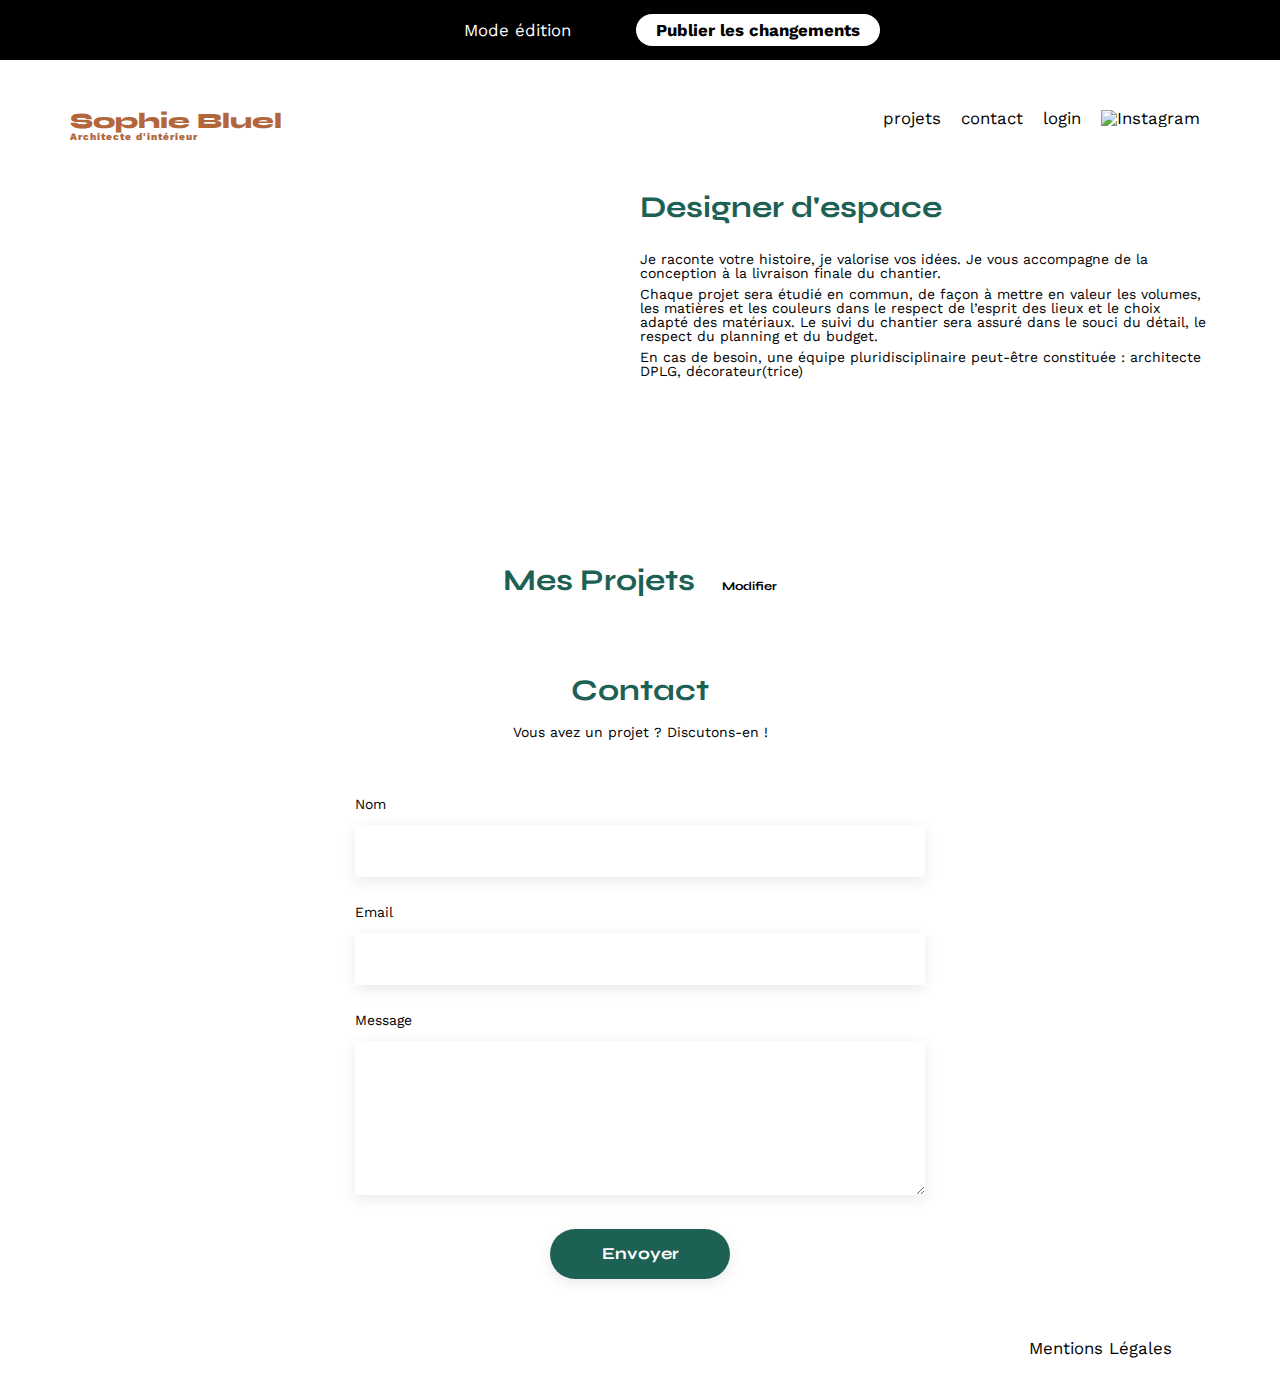
==== FrontEnd/index.html @ 23f0dff3 "review and change code for optimization" ====
<!DOCTYPE html>
<html lang="fr">

<head>
	<meta charset="UTF-8">
	<title>Sophie Bluel - Architecte d'intérieur</title>
	<meta name="viewport" content="width=device-width, initial-scale=1.0">
	<link rel="preconnect" href="https://fonts.googleapis.com">
	<link rel="preconnect" href="https://fonts.gstatic.com" crossorigin>
	<link href="https://fonts.googleapis.com/css2?family=Syne:wght@700;800&family=Work+Sans&display=swap"
		rel="stylesheet">
	<meta name="description" content="">
	<link rel="stylesheet" href="./assets/style.css">
	<script src="./js/controllers/homePage-controller.js" type="module"></script>
	<script src="https://kit.fontawesome.com/49449c0e92.js" crossorigin="anonymous"></script>

</head>

<body>
	<nav id="navBarUser">
		<ul>
			<li><i class="fa-regular fa-lg fa-pen-to-square"></i> Mode édition</li>
			<li class="btnNavUser">Publier les changements</li>
		</ul>
	</nav>
	<div class="container">
		<header>
			<h1>Sophie Bluel <span>Architecte d'intérieur</span></h1>
			<nav>
				<ul>
					<li>projets</li>
					<li>contact</li>
					<li><a id="login"></a></li>
					<li><img src="./assets/icons/instagram.png" alt="Instagram"></li>
				</ul>
			</nav>
		</header>
		<main>
			<section id="introduction">
				<figure>
					<img src="./assets/images/sophie-bluel.png" alt="">
				</figure>
				<article>
					<h2>Designer d'espace</h2>
					<p>Je raconte votre histoire, je valorise vos idées. Je vous accompagne de la conception à la
						livraison finale du chantier.</p>
					<p>Chaque projet sera étudié en commun, de façon à mettre en valeur les volumes, les matières et les
						couleurs dans le respect de l’esprit des lieux et le choix adapté des matériaux. Le suivi du
						chantier sera assuré dans le souci du détail, le respect du planning et du budget.</p>
					<p>En cas de besoin, une équipe pluridisciplinaire peut-être constituée : architecte DPLG,
						décorateur(trice)</p>
				</article>
			</section>
			<section id="portfolio">
				<h2>Mes Projets 
					<span id="userBtnModification">
						<a>
							<i class="fa-regular fa-lg fa-pen-to-square"></i>
							Modifier
						</a>
					</span>
				</h2>
				<div id="modalProject" class="modalProjectModification">
					<div class="modalContent">
						<span class="backModal">&larr;</span>
						<span class="closeModal">&times;</span>
						<div id="mainModal">
							<h2 id="titleModal"></h2>
							<div id="sectionModal">
								<div id="deletedWork"></div>		
								<form id="formAddWork" method="POST" enctype="multipart/form-data">
									<div id="addImage">
										<img id="watchImage" alt="image">
										<i class="fa-sharp fa-regular fa-image fa-5x"></i>
										<label for="addNewProjectPicture">+ Ajouter photo</label>
										<p>jpeg, png : 4Mo max</p>
										<input type="file" id="addNewProjectPicture" name="image" placeholder="+ Ajouter photo" accept="image/jpeg, image/png" required>
									</div>
									<label>Titre</label>
									<input type="text" id="addNewProjectTitle" name="title" placeholder="d" required>
									<label for="addNewProjectCategory">Catégorie</label>
									<select name="category" id="addNewProjectCategory" required>
										<option id="selectCategory"></option>
									</select>
									<label id="separatorAddWork"></label>
									<input type="submit" id="btnValidateNewWork" placeholder="Valider" value="Valider">
								</form>
							</div>
							<div id="separatorModal"></div>
							<div id="btnModalRedirectDeleted">
								<input type="button" id="btnAddNewImage" placeholder="Ajouter une photo" value="Ajouter une photo">
								<a id="deleteAll" href="#">Supprimer la galerie</a>
							</div>
						</div>
					</div>
				</div>
				<div id="filter"></div>
				<div class="gallery"></div>
			</section>
			<section id="contact">
				<h2>Contact</h2>
				<p>Vous avez un projet ? Discutons-en !</p>
				<form action="#" method="post">
					<label for="name">Nom</label>
					<input type="text" name="name" id="name">
					<label for="email">Email</label>
					<input type="email" name="email" id="email">
					<label for="message">Message</label>
					<textarea name="message" id="message" cols="30" rows="10"></textarea>
					<input type="submit" value="Envoyer">
				</form>
			</section>
		</main>

		<footer>
			<nav>
				<ul>
					<li>Mentions Légales</li>
				</ul>
			</nav>
		</footer>
	</div>
</body>

</html>
---- FrontEnd/assets/style.css ----
/* http://meyerweb.com/eric/tools/css/reset/
   v2.0 | 20110126
   License: none (public domain)
*/
html,
body,
div,
span,
applet,
object,
iframe,
h1,
h2,
h3,
h4,
h5,
h6,
p,
blockquote,
pre,
a,
abbr,
acronym,
address,
big,
cite,
code,
del,
dfn,
em,
img,
ins,
kbd,
q,
s,
samp,
small,
strike,
strong,
sub,
sup,
tt,
var,
b,
u,
i,
center,
dl,
dt,
dd,
ol,
ul,
li,
fieldset,
form,
label,
legend,
table,
caption,
tbody,
tfoot,
thead,
tr,
th,
td,
article,
aside,
canvas,
details,
embed,
figure,
figcaption,
footer,
header,
hgroup,
menu,
nav,
output,
ruby,
section,
summary,
time,
mark,
audio,
video {
	margin: 0;
	padding: 0;
	border: 0;
	font-size: 100%;
	font: inherit;
	vertical-align: baseline;
}

/* HTML5 display-role reset for older browsers */
article,
aside,
details,
figcaption,
figure,
footer,
header,
hgroup,
menu,
nav,
section {
	display: block;
}

body {
	line-height: 1;
	height: 100%;
}

ol,
ul {
	list-style: none;
}

blockquote,
q {
	quotes: none;
}

blockquote:before,
blockquote:after,
q:before,
q:after {
	content: '';
	content: none;
}

table {
	border-collapse: collapse;
	border-spacing: 0;
}

/** end reset css**/
body {
	font-family: 'Work Sans';
	font-size: 14px;
}

#navBarUser {
	height: 60px;
	background-color: #000000;
}

#navBarUser ul {
	height: 60px;
	display: flex;
	justify-content: center;
}

#navBarUser li {
	color: #FFFFFF;
	width: 216px;
	text-align: center;
}

#navBarUser .btnNavUser {
	font-weight: 700;
	padding: 0.6% 1.1%;
	background-color: #FFFFFF;
	border-radius: 60px;
	text-align: center;
	color: #000000;
}

.container {
	max-width: 1140px;
	margin: auto;
}

header {
	display: flex;
	justify-content: space-between;
	margin: 50px 0
}

section {
	margin: 50px 0
}

h1 {
	display: flex;
	flex-direction: column;
	font-family: 'Syne';
	font-size: 22px;
	font-weight: 800;
	color: #B1663C
}

h1>span {
	font-family: 'Work Sans';
	font-size: 10px;
	letter-spacing: 0.1em;
}

h2 {
	font-family: 'Syne';
	font-weight: 700;
	font-size: 30px;
	color: #1D6154
}

nav ul {
	display: flex;
	align-items: center;
	list-style-type: none;
}

nav li {
	padding: 0 10px;
	font-size: 1.2em;
	cursor: pointer;
}

li:hover,
a:hover {
	color: #B1663C;
}

a {
	color: #000000;
	text-decoration: none;
}

#introduction {
	display: flex;
	align-items: center;
}

#introduction figure {
	flex: 1
}

#introduction img {
	display: block;
	margin: auto;
	width: 80%;
}

#introduction article {
	flex: 1
}

#introduction h2 {
	margin-bottom: 1em;
}

#introduction p {
	margin-bottom: 0.5em;
}

#portfolio h2 {
	text-align: center;
	margin: 6em 0 1em 0;
}

#userBtnModification {
	font-size: 12px;
	margin-left: 20px;
	color: #000000;
	align-items: center;
	cursor: pointer;
}

#filter {
	text-align: center;
}

#filter input {
	font-family: 'Syne';
	font-weight: 700;
	margin: 10px 5px 50px 0;
	padding: 0.75% 2%;
	border: solid 1px #1D6154;
	background-color: #FFFFFF;
	text-align: center;
	border-radius: 60px;
	color: #1D6154;
	cursor: pointer;
}

.gallery {
	width: 100%;
	display: grid;
	grid-template-columns: 1fr 1fr 1fr;
	grid-column-gap: 20px;
	grid-row-gap: 20px;
}

.gallery img {
	width: 100%;
}

.loginContainer {
	padding-top: 120px;
	min-height: 100%;
	position: relative;
}

#contact {
	width: 50%;
	margin: auto;
}

#contact>* {
	display: flex;
	justify-content: center;
}

#contact h2 {
	margin-bottom: 20px;
}

#contact form,
#sectionModal form {
	text-align: left;
	margin-top: 30px;
	display: flex;
	flex-direction: column;
}

#contact input,
#sectionModal input,
#sectionModal select {
	height: 50px;
	font-size: 1.2em;
	border: none;
	box-shadow: 0px 4px 14px rgba(0, 0, 0, 0.09);
}

#contact label,
#sectionModal label {
	margin: 2em 0 1em 0;
}

#contact textarea {
	border: none;
	box-shadow: 0px 4px 14px rgba(0, 0, 0, 0.09);
}

#contact a {
	color: black;
}

input[type="submit"] {
	font-family: 'Syne';
	font-weight: 700;
	color: white;
	background-color: #1D6154;
	margin: 2em auto;
	width: 180px;
	text-align: center;
	border-radius: 60px;
}

.footer {
	position: absolute;
	bottom: 0;
	width: 1140px;
}

footer nav ul {
	display: flex;
	justify-content: flex-end;
	margin: 2em;
}

.modalProjectModification {
	display: none;
	position: fixed;
	z-index: 1;
	padding-top: 2%;
	left: 0;
	top: 0;
	width: 100%;
	height: 100%;
	overflow: auto;
	background-color: rgb(0, 0, 0);
	background-color: rgba(0, 0, 0, 0.4);
}

.modalContent {
	position: relative;
	background-color: #FFFFFF;
	margin: auto;
	padding: 30px;
	border-radius: 7px;
	width: 630px;
	height: auto;
	box-shadow: 0 4px 8px 0 rgba(0, 0, 0, 0.2), 0 6px 20px 0 rgba(0, 0, 0, 0.19);
	-webkit-animation-name: animatetop;
	-webkit-animation-duration: 0.8s;
	animation-name: animatetop;
	animation-duration: 0.8s
}

@-webkit-keyframes animatetop {
	from {
		top: -300px;
		opacity: 0
	}

	to {
		top: 0;
		opacity: 1
	}
}

@keyframes animatetop {
	from {
		top: -300px;
		opacity: 0
	}

	to {
		top: 0;
		opacity: 1
	}
}

.closeModal {
	color: black;
	float: right;
	padding: 0;
	font-size: 28px;
	cursor: pointer;
}

.backModal {
	color: #000000;
	float: left;
	padding: 0;
	font-size: 25px;
	cursor: pointer;
}

#mainModal {
	padding: 40px 75px;

}

#mainModal h2 {
	font-family: 'Work Sans';
	font-weight: 400;
	font-size: 26px;
	line-height: 30px;
	color: #000000;
	margin: 0;
}

#deletedWork {
	grid-template-columns: 1fr 1fr 1fr 1fr 1fr;
	margin-top: 46px;
	width: 100%;
}

#deletedWork figure {
	justify-self: center;
	overflow: hidden;
	height: 141px;
	width: 82px;
}

#deletedWork>figure img {
	object-fit: cover;
	height: 104px;
	width: 100%;
}

#deletedWork>figure i {
	display: flex;
	justify-content: center;
	align-items: center;
	position: absolute;
	width: 17px;
	height: 17px;
	margin: 5px 0 0 59px;
	color: white;
	background-color: #000000;
	border-radius: 2px;
	cursor: pointer;
}

#addImage {
	background-color: #E8F1F7;
	width: 100%;
	max-height: 169px;
	border-radius: 3px;
	display: grid;
	justify-items: center;
	align-items: center;
	overflow: hidden;
}

#addImage img {
	object-fit: cover;
	width: 129px;
	height: 100%;
}

#addImage i {
	margin-top: 13px;
	color: #B9C5CC;
}

#addImage label {
	margin: 15px 0 5px 0;
	background-color: #CBD6DC;
	color: #306685;
	border: none;
	border-radius: 50px;
	padding: 10px 30px;
	font-weight: 500;
	font-size: 14px;
	line-height: 16px;
	text-align: center;
	cursor: pointer;
}

#addImage p {
	text-align: center;
	font-weight: 400;
	font-size: 10px;
	line-height: 12px;
	margin-bottom: 15px;
}

#addImage input[type="file"] {
	opacity: 0;
	width: 1px;
	height: 100px;
	position: absolute;
	z-index: -1;
}

#sectionModal form {
	width: 100%;
	display: flex;
	justify-content: center;
}

#separatorModal,
#separatorAddWork {
	margin-top: 37px;
	border-top: 1px solid #B3B3B3;
}

#sectionModal input[type="text"]::-webkit-input-placeholder {
	opacity: 0;
}

#btnModalRedirectDeleted input,
#formAddWork input[type="submit"] {
	display: flex;
	justify-content: center;
	align-items: center;
	font-family: 'Syne';
	font-weight: 700;
	color: white;
	background-color: #1D6154;
	border-radius: 60px;
	border: none;
	margin: 38px auto 15px auto;
	width: 237px;
	height: 36px;
	cursor: pointer;
}

#formAddWork input[type="submit"] {
	background-color: #A7A7A7;
}

#formAddWork:valid #btnValidateNewWork {
	background-color: #1D6154;
}

#formAddWork #separatorAddWork {
	margin: 47px 0 0;
}

#btnModalRedirectDeleted a {
	display: flex;
	justify-content: center;
	text-decoration: none;
	color: #D65353;
}
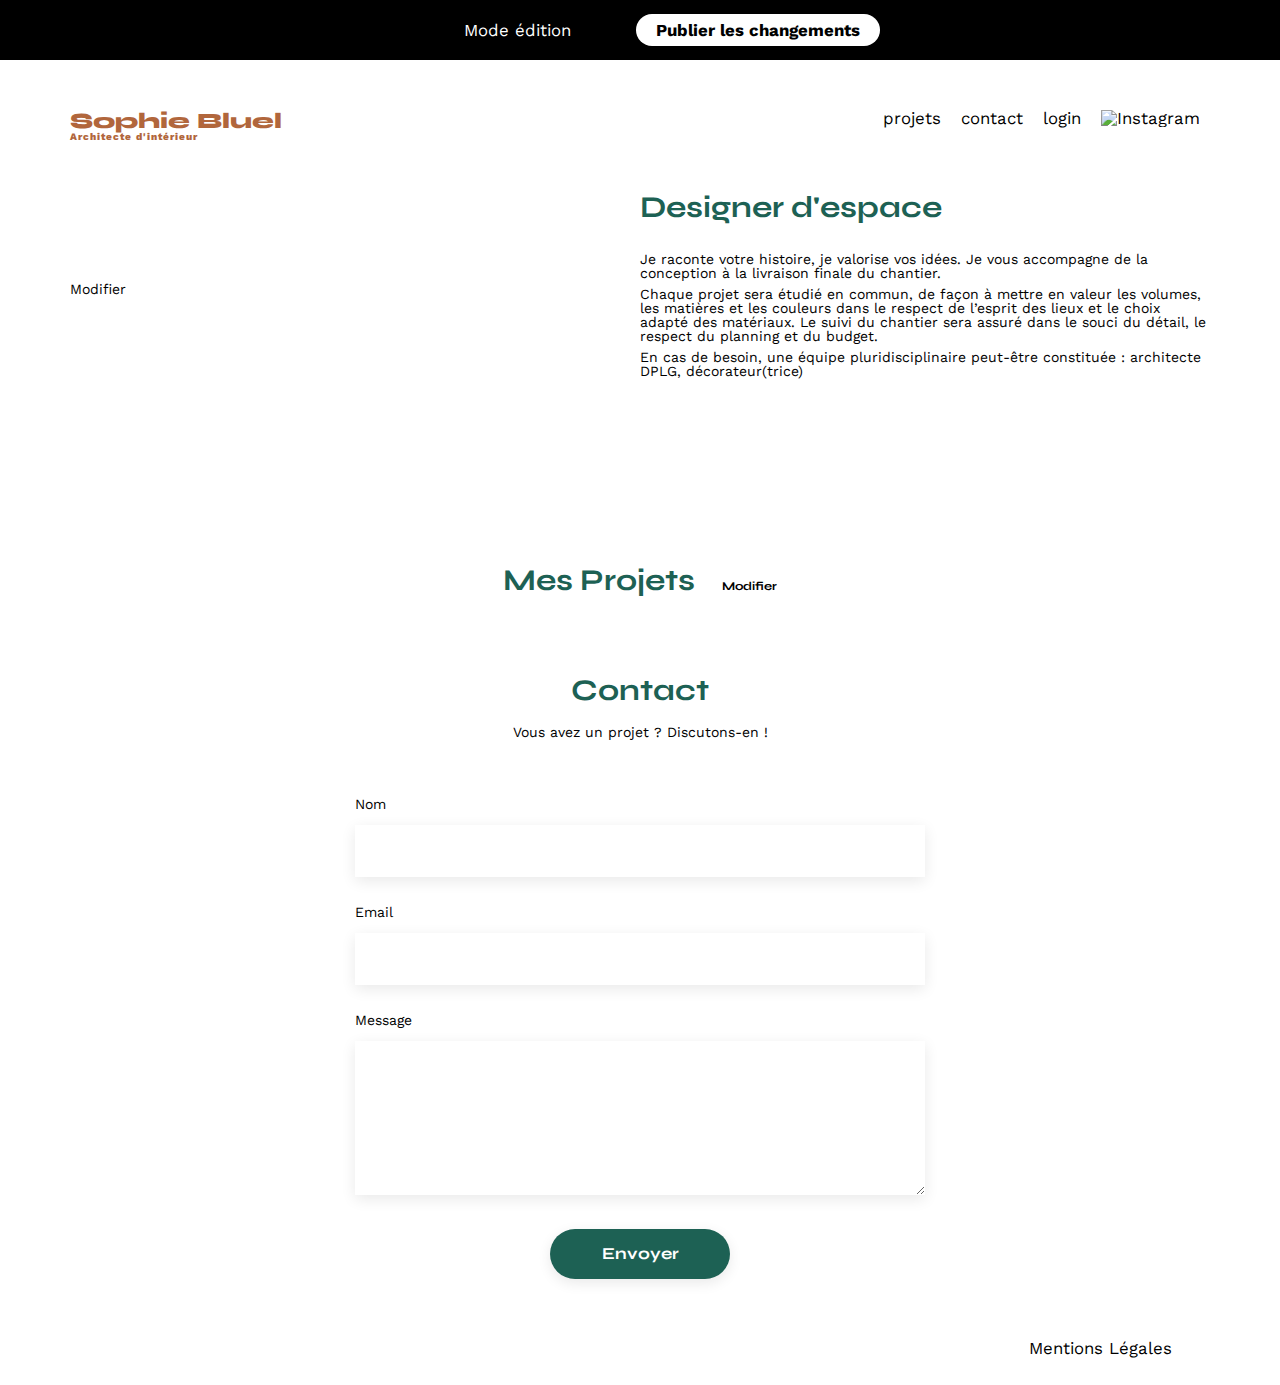
==== commit 62b5020f: "modification management error for add new work" ====
--- a/FrontEnd/index.html
+++ b/FrontEnd/index.html
@@ -11,9 +11,8 @@
 		rel="stylesheet">
 	<meta name="description" content="">
 	<link rel="stylesheet" href="./assets/style.css">
+	<script src="https://kit.fontawesome.com/49449c0e92.js" crossorigin="anonymous"></script>
 	<script src="./js/controllers/homePage-controller.js" type="module"></script>
-	<script src="https://kit.fontawesome.com/49449c0e92.js" crossorigin="anonymous"></script>
-
 </head>
 
 <body>
@@ -39,6 +38,10 @@
 			<section id="introduction">
 				<figure>
 					<img src="./assets/images/sophie-bluel.png" alt="">
+					<a id="userBtnModificationIntroduction">
+						<i class="fa-regular fa-lg fa-pen-to-square"></i>
+						Modifier
+					</a>
 				</figure>
 				<article>
 					<h2>Designer d'espace</h2>
@@ -65,7 +68,7 @@
 						<span class="backModal">&larr;</span>
 						<span class="closeModal">&times;</span>
 						<div id="mainModal">
-							<h2 id="titleModal"></h2>
+							<h2 id="titleModal"> </h2>
 							<div id="sectionModal">
 								<div id="deletedWork"></div>		
 								<form id="formAddWork" method="POST" enctype="multipart/form-data">
@@ -74,7 +77,7 @@
 										<i class="fa-sharp fa-regular fa-image fa-5x"></i>
 										<label for="addNewProjectPicture">+ Ajouter photo</label>
 										<p>jpeg, png : 4Mo max</p>
-										<input type="file" id="addNewProjectPicture" name="image" placeholder="+ Ajouter photo" accept="image/jpeg, image/png" required>
+										<input type="file" id="addNewProjectPicture" name="image" accept="image/jpeg, image/png" required>
 									</div>
 									<label>Titre</label>
 									<input type="text" id="addNewProjectTitle" name="title" placeholder="d" required>
@@ -83,12 +86,12 @@
 										<option id="selectCategory"></option>
 									</select>
 									<label id="separatorAddWork"></label>
-									<input type="submit" id="btnValidateNewWork" placeholder="Valider" value="Valider">
+									<input type="submit" id="btnValidateNewWork" value="Valider">
 								</form>
 							</div>
 							<div id="separatorModal"></div>
 							<div id="btnModalRedirectDeleted">
-								<input type="button" id="btnAddNewImage" placeholder="Ajouter une photo" value="Ajouter une photo">
+								<input type="button" id="btnAddNewImage" value="Ajouter une photo">
 								<a id="deleteAll" href="#">Supprimer la galerie</a>
 							</div>
 						</div>
@@ -121,5 +124,4 @@
 		</footer>
 	</div>
 </body>
-
 </html>--- a/FrontEnd/assets/style.css
+++ b/FrontEnd/assets/style.css
@@ -2,87 +2,19 @@
    v2.0 | 20110126
    License: none (public domain)
 */
-html,
-body,
-div,
-span,
-applet,
-object,
-iframe,
-h1,
-h2,
-h3,
-h4,
-h5,
-h6,
-p,
-blockquote,
-pre,
-a,
-abbr,
-acronym,
-address,
-big,
-cite,
-code,
-del,
-dfn,
-em,
-img,
-ins,
-kbd,
-q,
-s,
-samp,
-small,
-strike,
-strong,
-sub,
-sup,
-tt,
-var,
-b,
-u,
-i,
-center,
-dl,
-dt,
-dd,
-ol,
-ul,
-li,
-fieldset,
-form,
-label,
-legend,
-table,
-caption,
-tbody,
-tfoot,
-thead,
-tr,
-th,
-td,
-article,
-aside,
-canvas,
-details,
-embed,
-figure,
-figcaption,
-footer,
-header,
-hgroup,
-menu,
-nav,
-output,
-ruby,
-section,
-summary,
-time,
-mark,
-audio,
-video {
+html, body, div, span, applet, object, iframe,
+h1, h2, h3, h4, h5, h6, p, blockquote, pre,
+a, abbr, acronym, address, big, cite, code,
+del, dfn, em, img, ins, kbd, q, s, samp,
+small, strike, strong, sub, sup, tt, var,
+b, u, i, center,
+dl, dt, dd, ol, ul, li,
+fieldset, form, label, legend,
+table, caption, tbody, tfoot, thead, tr, th, td,
+article, aside, canvas, details, embed,
+figure, figcaption, footer, header, hgroup,
+menu, nav, output, ruby, section, summary,
+time, mark, audio, video {
 	margin: 0;
 	padding: 0;
 	border: 0;
@@ -90,37 +22,23 @@
 	font: inherit;
 	vertical-align: baseline;
 }
-
 /* HTML5 display-role reset for older browsers */
-article,
-aside,
-details,
-figcaption,
-figure,
-footer,
-header,
-hgroup,
-menu,
-nav,
-section {
+article, aside, details, figcaption, figure,
+footer, header, hgroup, menu, nav, section {
 	display: block;
 }
-
 body {
 	line-height: 1;
 	height: 100%;
 }
-
 ol,
 ul {
 	list-style: none;
 }
-
 blockquote,
 q {
 	quotes: none;
 }
-
 blockquote:before,
 blockquote:after,
 q:before,
@@ -128,35 +46,29 @@
 	content: '';
 	content: none;
 }
-
 table {
 	border-collapse: collapse;
 	border-spacing: 0;
 }
-
 /** end reset css**/
 body {
 	font-family: 'Work Sans';
 	font-size: 14px;
 }
-
 #navBarUser {
 	height: 60px;
 	background-color: #000000;
 }
-
 #navBarUser ul {
 	height: 60px;
 	display: flex;
 	justify-content: center;
 }
-
 #navBarUser li {
 	color: #FFFFFF;
 	width: 216px;
 	text-align: center;
 }
-
 #navBarUser .btnNavUser {
 	font-weight: 700;
 	padding: 0.6% 1.1%;
@@ -165,22 +77,18 @@
 	text-align: center;
 	color: #000000;
 }
-
 .container {
 	max-width: 1140px;
 	margin: auto;
 }
-
 header {
 	display: flex;
 	justify-content: space-between;
 	margin: 50px 0
 }
-
 section {
 	margin: 50px 0
 }
-
 h1 {
 	display: flex;
 	flex-direction: column;
@@ -189,74 +97,60 @@
 	font-weight: 800;
 	color: #B1663C
 }
-
 h1>span {
 	font-family: 'Work Sans';
 	font-size: 10px;
 	letter-spacing: 0.1em;
 }
-
 h2 {
 	font-family: 'Syne';
 	font-weight: 700;
 	font-size: 30px;
 	color: #1D6154
 }
-
 nav ul {
 	display: flex;
 	align-items: center;
 	list-style-type: none;
 }
-
 nav li {
 	padding: 0 10px;
 	font-size: 1.2em;
 	cursor: pointer;
 }
-
 li:hover,
 a:hover {
 	color: #B1663C;
 }
-
 a {
 	color: #000000;
 	text-decoration: none;
 }
-
 #introduction {
 	display: flex;
 	align-items: center;
 }
-
 #introduction figure {
 	flex: 1
 }
-
 #introduction img {
 	display: block;
 	margin: auto;
 	width: 80%;
 }
-
 #introduction article {
 	flex: 1
 }
-
 #introduction h2 {
 	margin-bottom: 1em;
 }
-
 #introduction p {
 	margin-bottom: 0.5em;
 }
-
 #portfolio h2 {
 	text-align: center;
 	margin: 6em 0 1em 0;
 }
-
 #userBtnModification {
 	font-size: 12px;
 	margin-left: 20px;
@@ -264,11 +158,9 @@
 	align-items: center;
 	cursor: pointer;
 }
-
 #filter {
 	text-align: center;
 }
-
 #filter input {
 	font-family: 'Syne';
 	font-weight: 700;
@@ -281,7 +173,6 @@
 	color: #1D6154;
 	cursor: pointer;
 }
-
 .gallery {
 	width: 100%;
 	display: grid;
@@ -289,31 +180,25 @@
 	grid-column-gap: 20px;
 	grid-row-gap: 20px;
 }
-
 .gallery img {
 	width: 100%;
 }
-
 .loginContainer {
 	padding-top: 120px;
 	min-height: 100%;
 	position: relative;
 }
-
 #contact {
 	width: 50%;
 	margin: auto;
 }
-
 #contact>* {
 	display: flex;
 	justify-content: center;
 }
-
 #contact h2 {
 	margin-bottom: 20px;
 }
-
 #contact form,
 #sectionModal form {
 	text-align: left;
@@ -321,7 +206,6 @@
 	display: flex;
 	flex-direction: column;
 }
-
 #contact input,
 #sectionModal input,
 #sectionModal select {
@@ -330,21 +214,17 @@
 	border: none;
 	box-shadow: 0px 4px 14px rgba(0, 0, 0, 0.09);
 }
-
 #contact label,
 #sectionModal label {
 	margin: 2em 0 1em 0;
 }
-
 #contact textarea {
 	border: none;
 	box-shadow: 0px 4px 14px rgba(0, 0, 0, 0.09);
 }
-
 #contact a {
 	color: black;
 }
-
 input[type="submit"] {
 	font-family: 'Syne';
 	font-weight: 700;
@@ -355,19 +235,16 @@
 	text-align: center;
 	border-radius: 60px;
 }
-
 .footer {
 	position: absolute;
 	bottom: 0;
 	width: 1140px;
 }
-
 footer nav ul {
 	display: flex;
 	justify-content: flex-end;
 	margin: 2em;
 }
-
 .modalProjectModification {
 	display: none;
 	position: fixed;
@@ -381,7 +258,6 @@
 	background-color: rgb(0, 0, 0);
 	background-color: rgba(0, 0, 0, 0.4);
 }
-
 .modalContent {
 	position: relative;
 	background-color: #FFFFFF;
@@ -396,19 +272,16 @@
 	animation-name: animatetop;
 	animation-duration: 0.8s
 }
-
 @-webkit-keyframes animatetop {
 	from {
 		top: -300px;
 		opacity: 0
 	}
-
 	to {
 		top: 0;
 		opacity: 1
 	}
 }
-
 @keyframes animatetop {
 	from {
 		top: -300px;
@@ -420,7 +293,6 @@
 		opacity: 1
 	}
 }
-
 .closeModal {
 	color: black;
 	float: right;
@@ -428,7 +300,6 @@
 	font-size: 28px;
 	cursor: pointer;
 }
-
 .backModal {
 	color: #000000;
 	float: left;
@@ -436,12 +307,10 @@
 	font-size: 25px;
 	cursor: pointer;
 }
-
 #mainModal {
 	padding: 40px 75px;
 
 }
-
 #mainModal h2 {
 	font-family: 'Work Sans';
 	font-weight: 400;
@@ -450,26 +319,22 @@
 	color: #000000;
 	margin: 0;
 }
-
 #deletedWork {
 	grid-template-columns: 1fr 1fr 1fr 1fr 1fr;
 	margin-top: 46px;
 	width: 100%;
 }
-
 #deletedWork figure {
 	justify-self: center;
 	overflow: hidden;
 	height: 141px;
 	width: 82px;
 }
-
 #deletedWork>figure img {
 	object-fit: cover;
 	height: 104px;
 	width: 100%;
 }
-
 #deletedWork>figure i {
 	display: flex;
 	justify-content: center;
@@ -483,7 +348,6 @@
 	border-radius: 2px;
 	cursor: pointer;
 }
-
 #addImage {
 	background-color: #E8F1F7;
 	width: 100%;
@@ -494,18 +358,15 @@
 	align-items: center;
 	overflow: hidden;
 }
-
 #addImage img {
 	object-fit: cover;
 	width: 129px;
 	height: 100%;
 }
-
 #addImage i {
 	margin-top: 13px;
 	color: #B9C5CC;
 }
-
 #addImage label {
 	margin: 15px 0 5px 0;
 	background-color: #CBD6DC;
@@ -519,7 +380,6 @@
 	text-align: center;
 	cursor: pointer;
 }
-
 #addImage p {
 	text-align: center;
 	font-weight: 400;
@@ -527,7 +387,6 @@
 	line-height: 12px;
 	margin-bottom: 15px;
 }
-
 #addImage input[type="file"] {
 	opacity: 0;
 	width: 1px;
@@ -535,23 +394,19 @@
 	position: absolute;
 	z-index: -1;
 }
-
 #sectionModal form {
 	width: 100%;
 	display: flex;
 	justify-content: center;
 }
-
 #separatorModal,
 #separatorAddWork {
 	margin-top: 37px;
 	border-top: 1px solid #B3B3B3;
 }
-
 #sectionModal input[type="text"]::-webkit-input-placeholder {
 	opacity: 0;
 }
-
 #btnModalRedirectDeleted input,
 #formAddWork input[type="submit"] {
 	display: flex;
@@ -568,19 +423,15 @@
 	height: 36px;
 	cursor: pointer;
 }
-
 #formAddWork input[type="submit"] {
 	background-color: #A7A7A7;
 }
-
 #formAddWork:valid #btnValidateNewWork {
 	background-color: #1D6154;
 }
-
 #formAddWork #separatorAddWork {
 	margin: 47px 0 0;
 }
-
 #btnModalRedirectDeleted a {
 	display: flex;
 	justify-content: center;
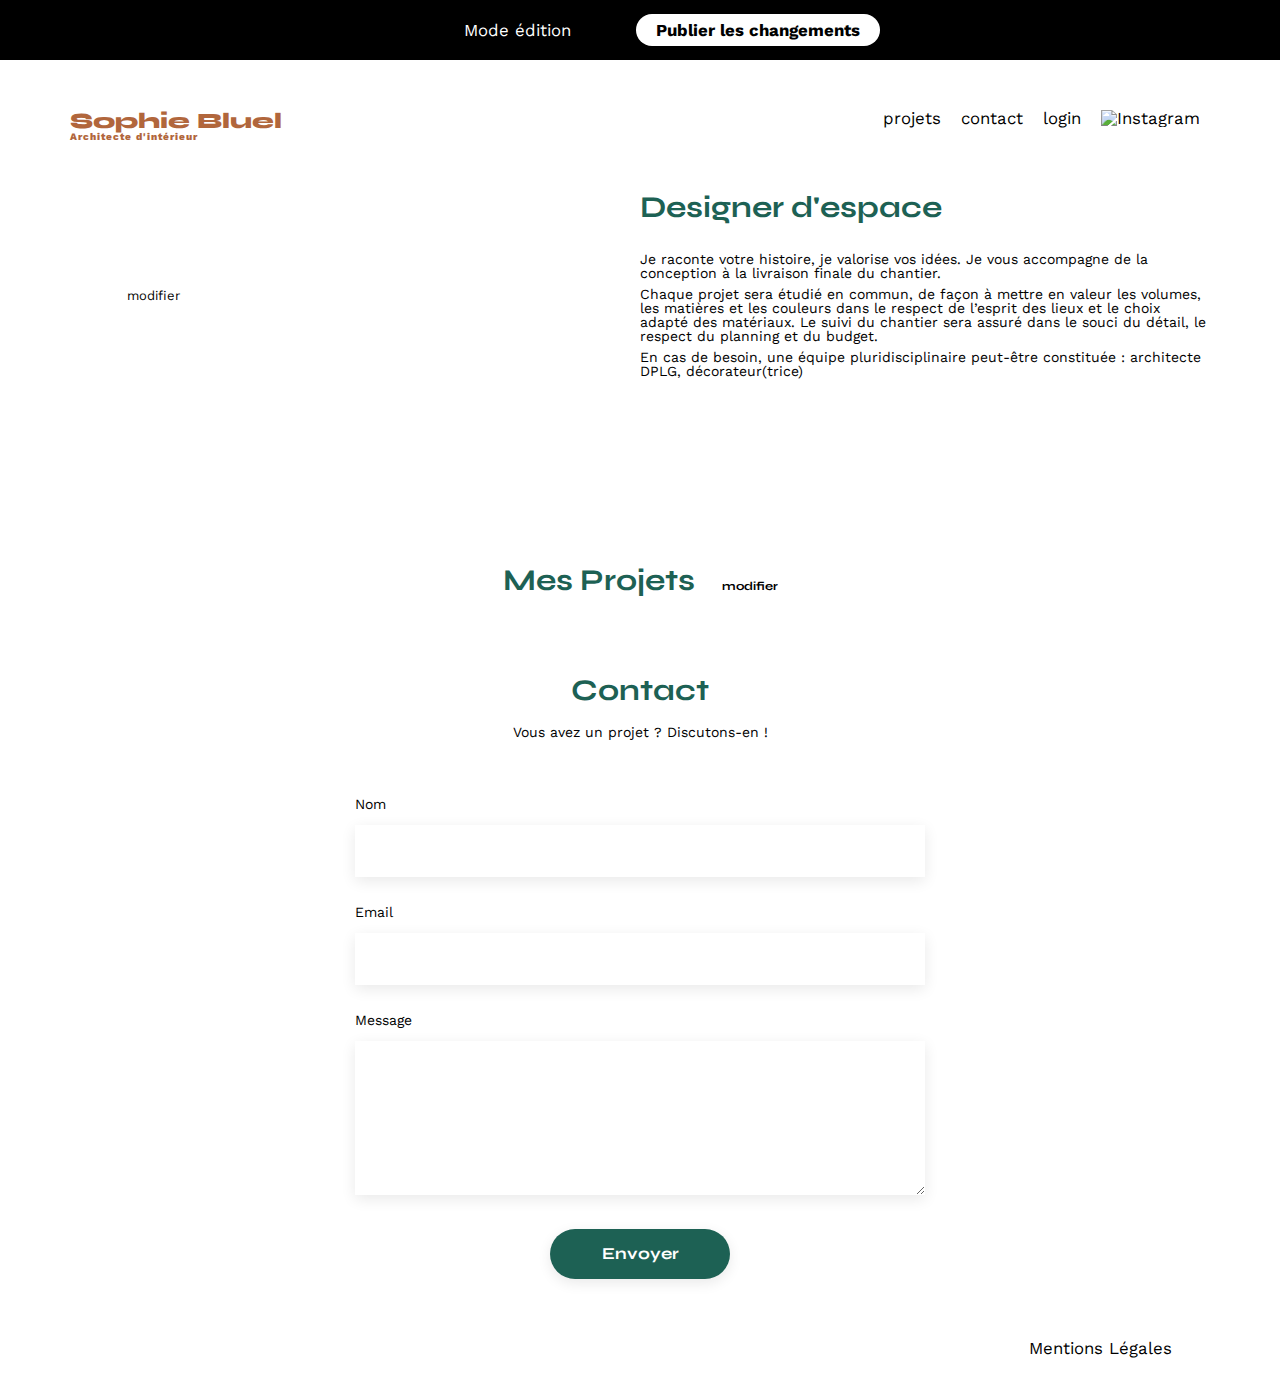
==== commit 804a6be9: "add button modification user bottom image introduction" ====
--- a/FrontEnd/index.html
+++ b/FrontEnd/index.html
@@ -40,7 +40,7 @@
 					<img src="./assets/images/sophie-bluel.png" alt="">
 					<a id="userBtnModificationIntroduction">
 						<i class="fa-regular fa-lg fa-pen-to-square"></i>
-						Modifier
+						modifier
 					</a>
 				</figure>
 				<article>
@@ -59,7 +59,7 @@
 					<span id="userBtnModification">
 						<a>
 							<i class="fa-regular fa-lg fa-pen-to-square"></i>
-							Modifier
+							modifier
 						</a>
 					</span>
 				</h2>
--- a/FrontEnd/assets/style.css
+++ b/FrontEnd/assets/style.css
@@ -137,6 +137,13 @@
 	display: block;
 	margin: auto;
 	width: 80%;
+	margin-bottom: 15px;
+}
+#introduction a {
+	font-size: 13px;
+	line-height: 16px;
+	margin-left: 57px;
+	cursor: pointer;
 }
 #introduction article {
 	flex: 1
@@ -155,7 +162,6 @@
 	font-size: 12px;
 	margin-left: 20px;
 	color: #000000;
-	align-items: center;
 	cursor: pointer;
 }
 #filter {
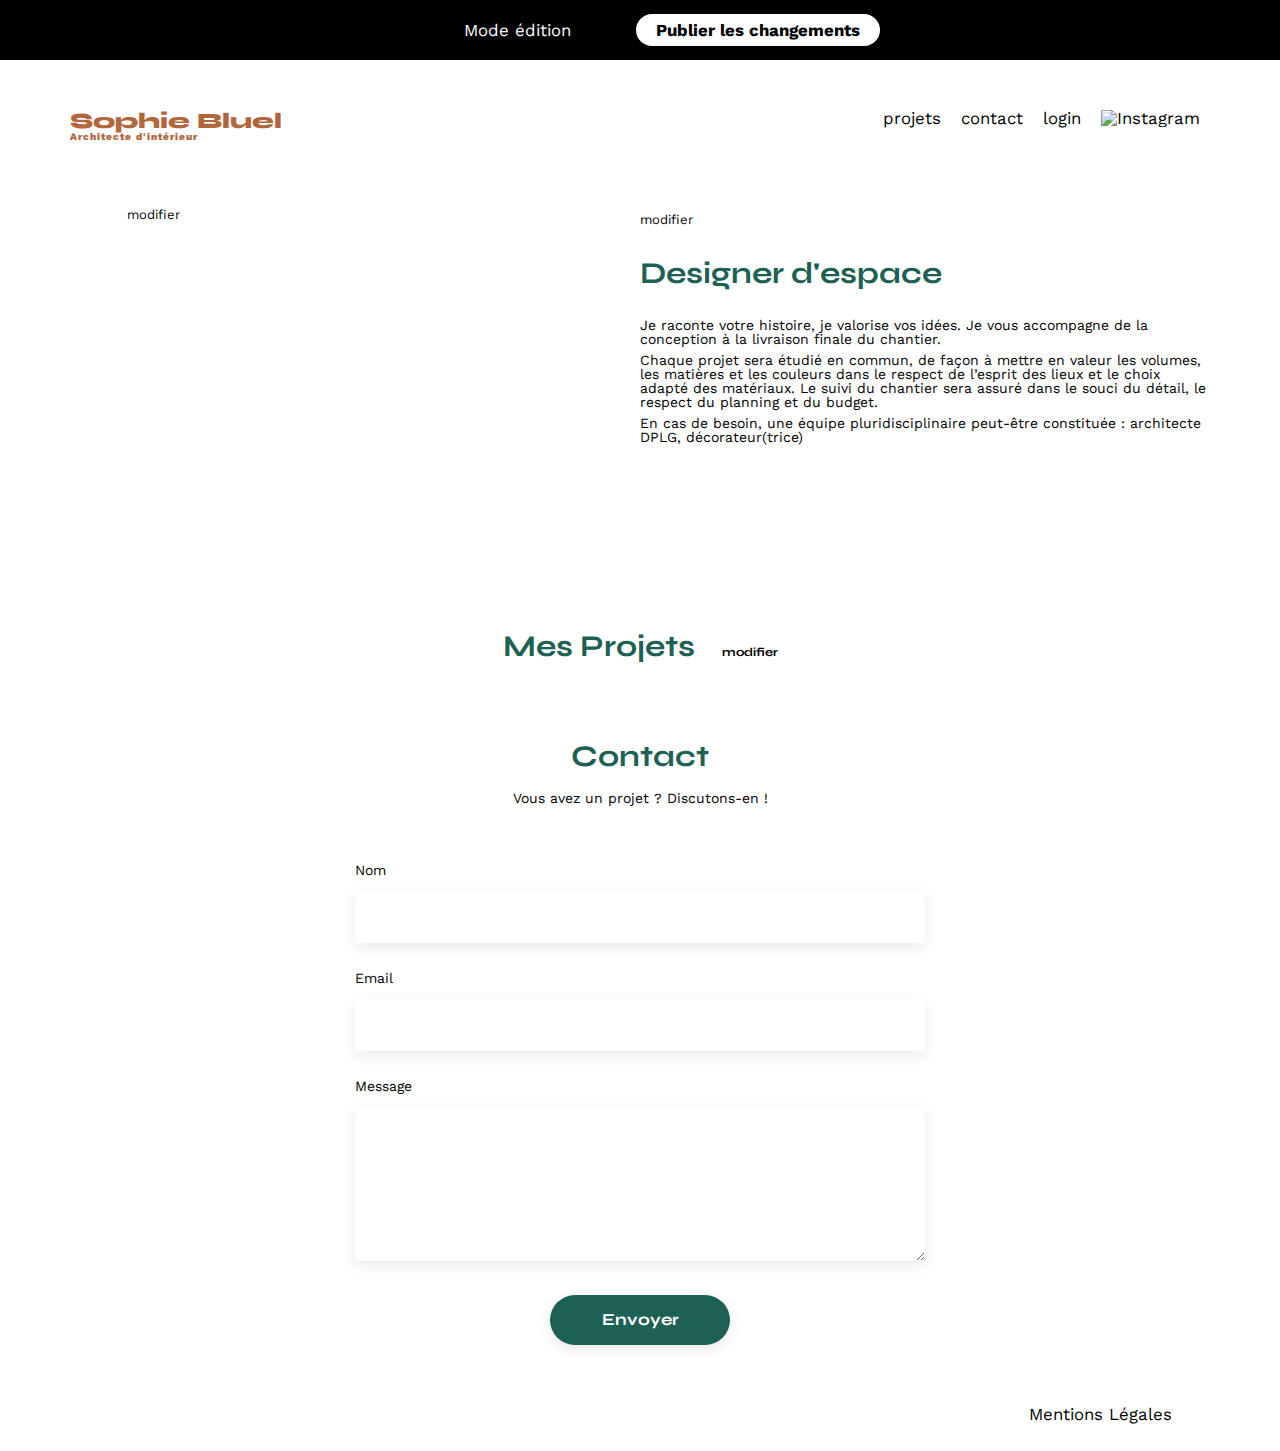
==== commit 62d1bba6: "add button modification on top text introduction" ====
--- a/FrontEnd/index.html
+++ b/FrontEnd/index.html
@@ -44,6 +44,10 @@
 					</a>
 				</figure>
 				<article>
+					<a id="userBtnModificationIntroductionText">
+						<i class="fa-regular fa-lg fa-pen-to-square"></i>
+						modifier
+					</a>
 					<h2>Designer d'espace</h2>
 					<p>Je raconte votre histoire, je valorise vos idées. Je vous accompagne de la conception à la
 						livraison finale du chantier.</p>
--- a/FrontEnd/assets/style.css
+++ b/FrontEnd/assets/style.css
@@ -128,7 +128,6 @@
 }
 #introduction {
 	display: flex;
-	align-items: center;
 }
 #introduction figure {
 	flex: 1
@@ -139,17 +138,20 @@
 	width: 80%;
 	margin-bottom: 15px;
 }
-#introduction a {
+#introduction a{
 	font-size: 13px;
 	line-height: 16px;
+	cursor: pointer;
+}
+#userBtnModificationIntroduction {
 	margin-left: 57px;
-	cursor: pointer;
 }
 #introduction article {
-	flex: 1
+	flex: 1;
+	padding-top: 20px;
 }
 #introduction h2 {
-	margin-bottom: 1em;
+	margin: 1em 0 1em 0;
 }
 #introduction p {
 	margin-bottom: 0.5em;
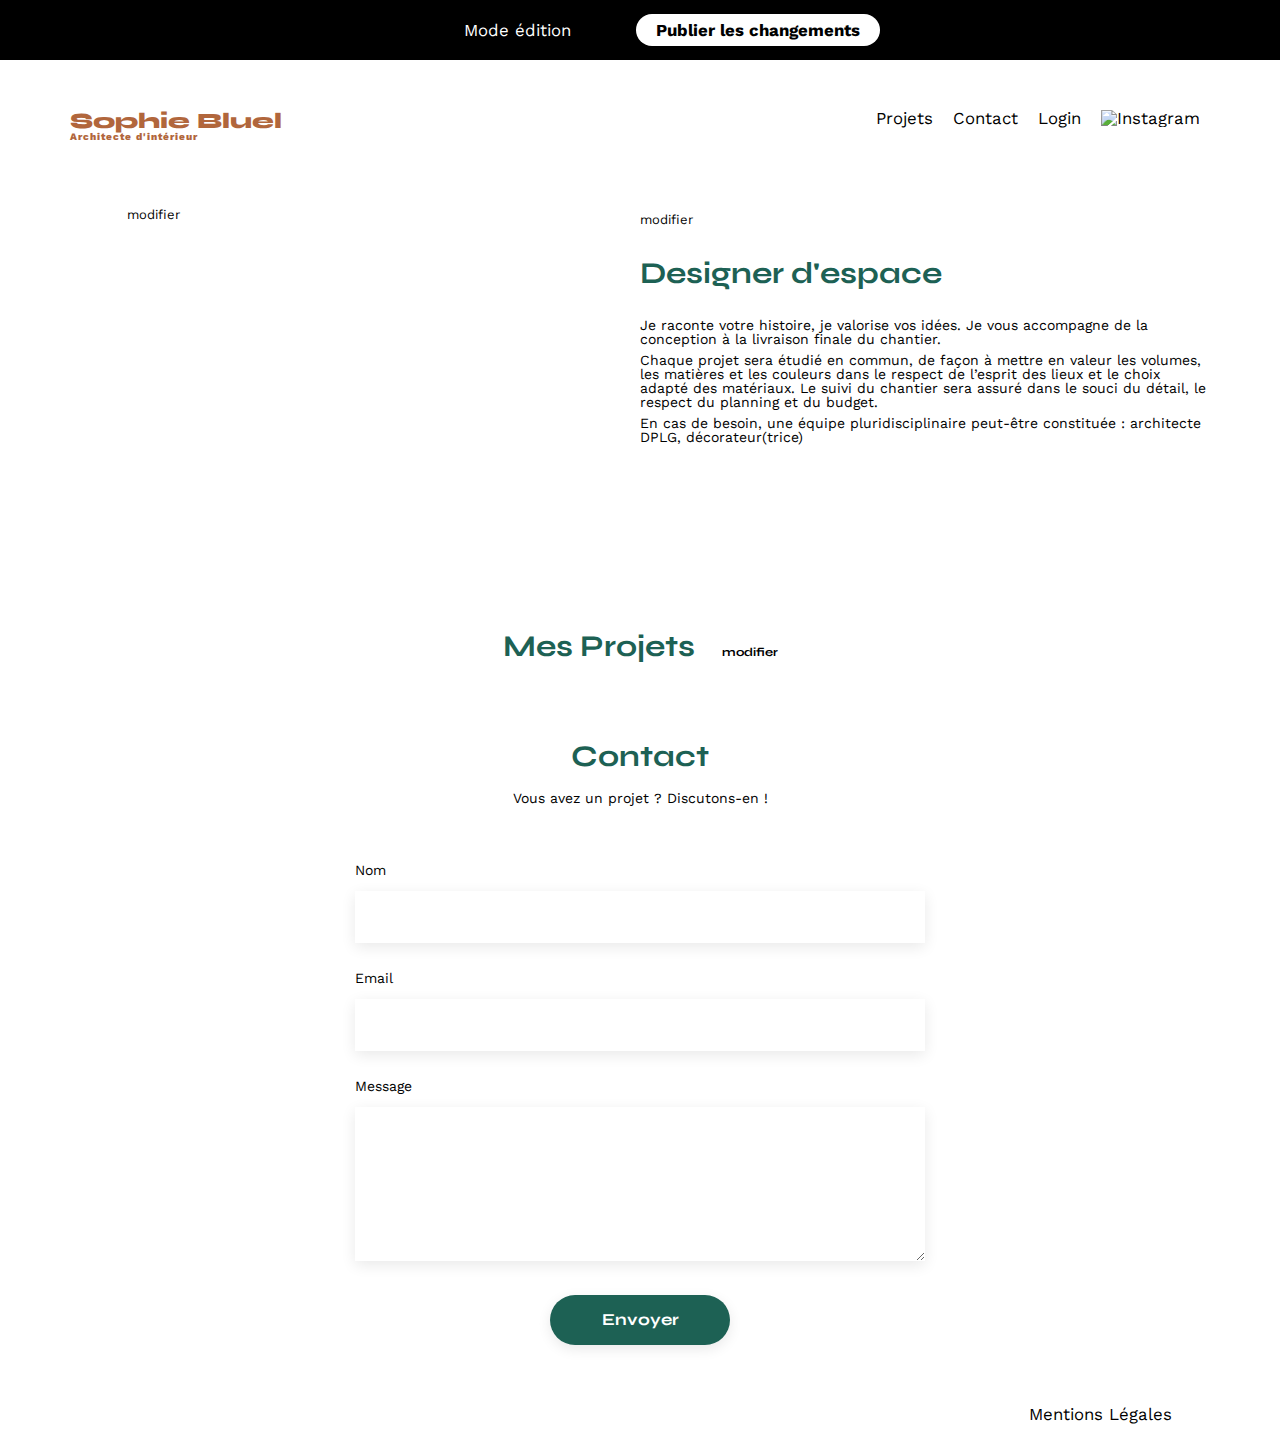
==== commit 629104c6: "spelling correction" ====
--- a/FrontEnd/index.html
+++ b/FrontEnd/index.html
@@ -27,8 +27,8 @@
 			<h1>Sophie Bluel <span>Architecte d'intérieur</span></h1>
 			<nav>
 				<ul>
-					<li>projets</li>
-					<li>contact</li>
+					<li>Projets</li>
+					<li>Contact</li>
 					<li><a id="login"></a></li>
 					<li><img src="./assets/icons/instagram.png" alt="Instagram"></li>
 				</ul>
@@ -72,7 +72,7 @@
 						<span class="backModal">&larr;</span>
 						<span class="closeModal">&times;</span>
 						<div id="mainModal">
-							<h2 id="titleModal"> </h2>
+							<h2 id="titleModal"></h2>
 							<div id="sectionModal">
 								<div id="deletedWork"></div>		
 								<form id="formAddWork" method="POST" enctype="multipart/form-data">
